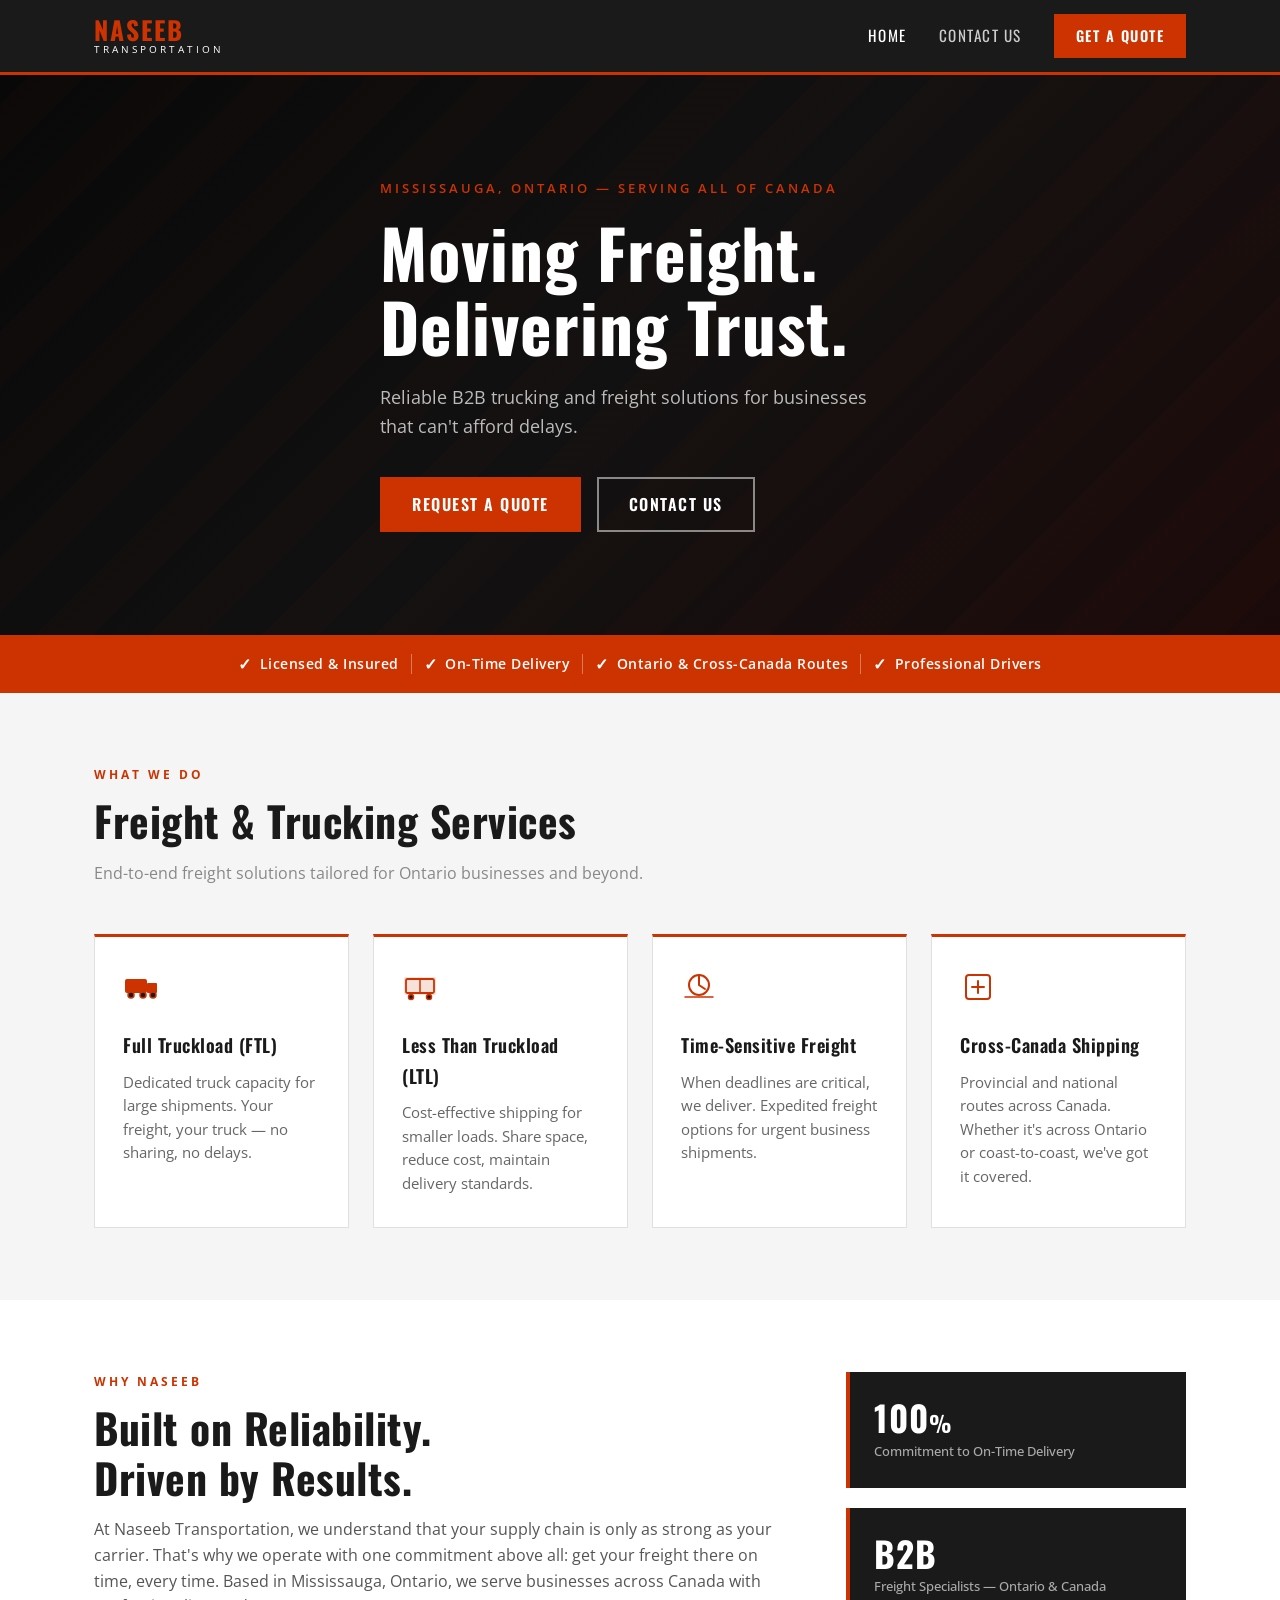
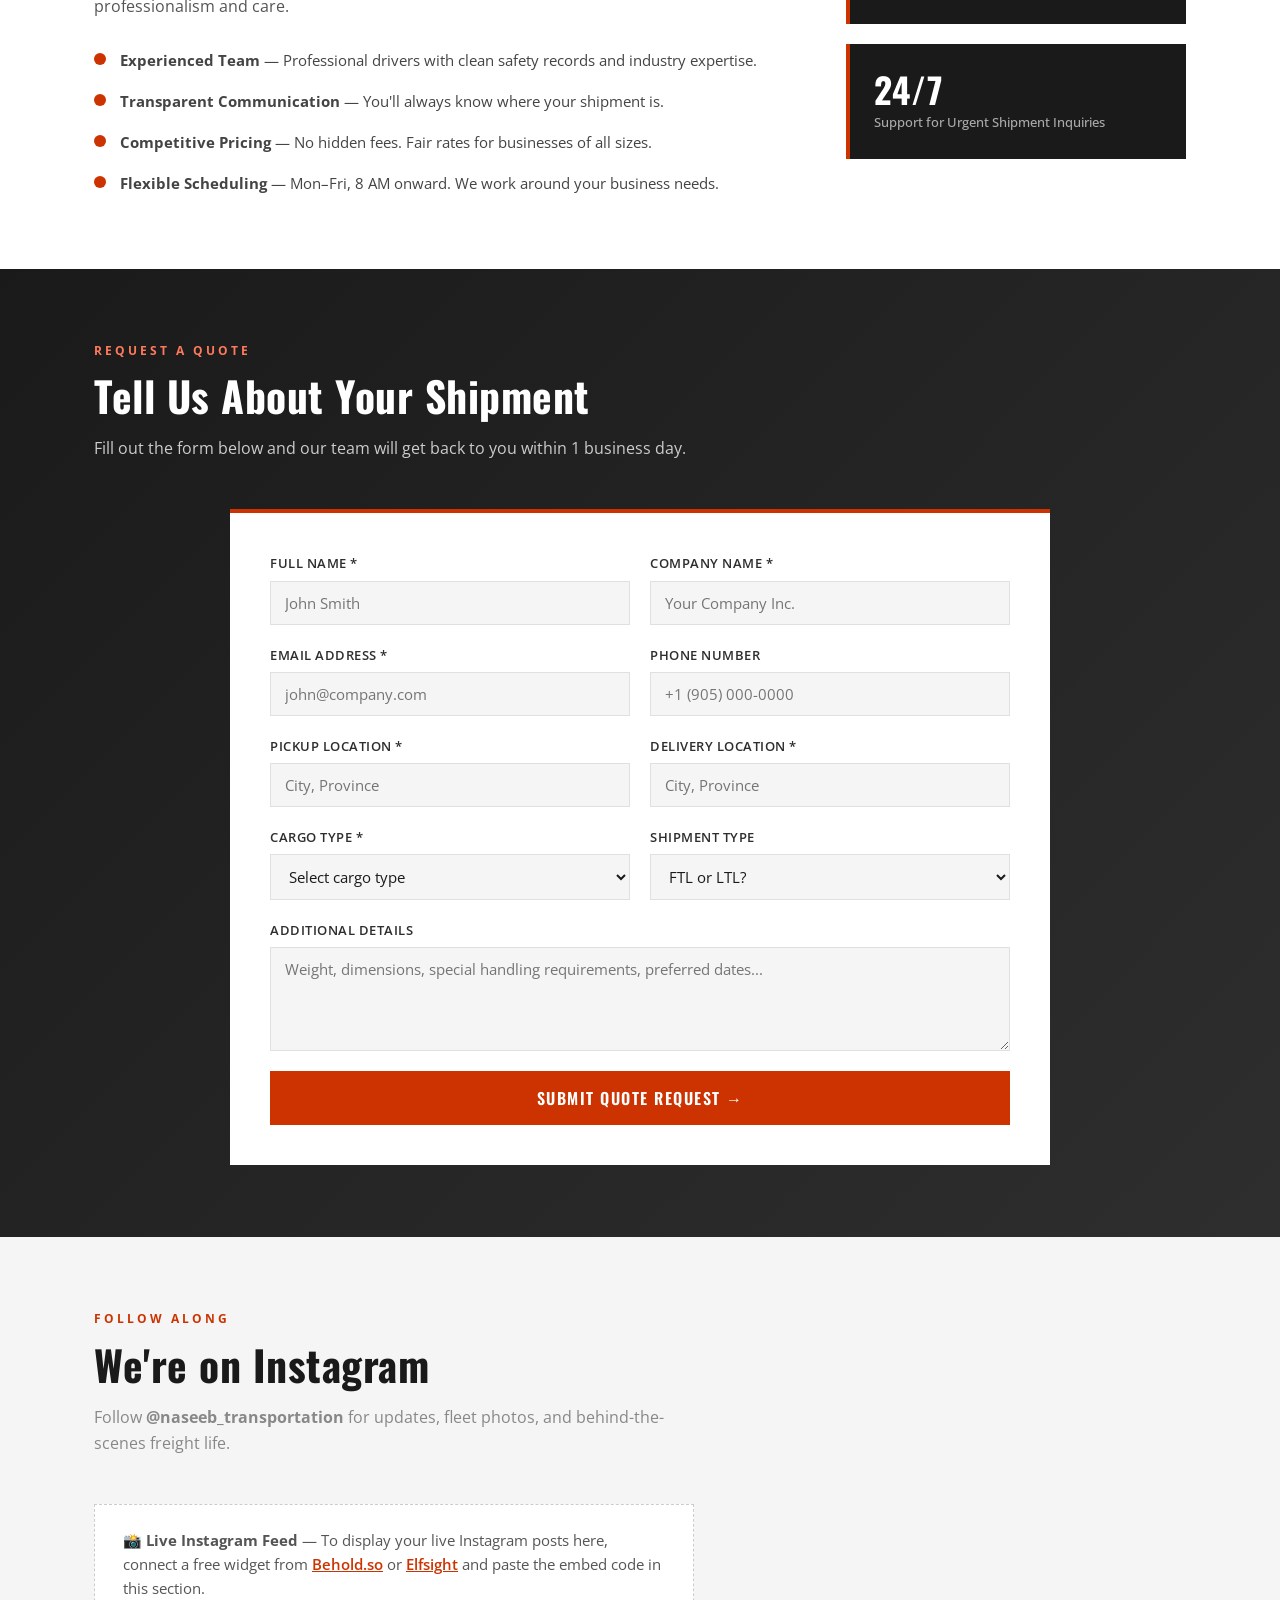
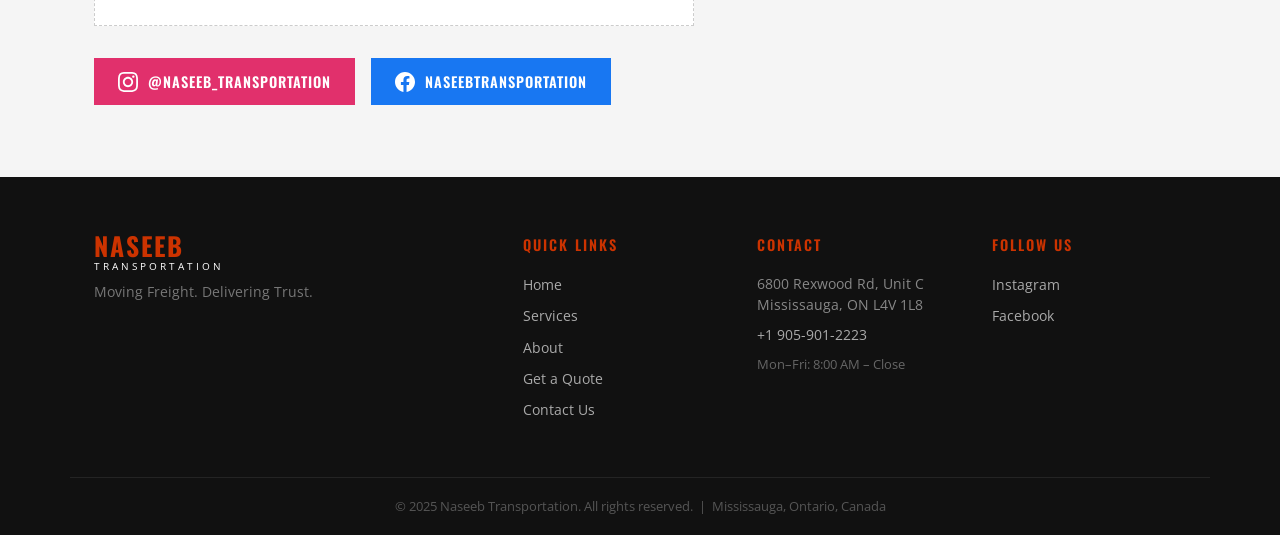
==== index.html @ a330d423 "Add files via upload" ====
<!DOCTYPE html>
<html lang="en">
<head>
  <meta charset="UTF-8" />
  <meta name="viewport" content="width=device-width, initial-scale=1.0" />
  <title>Naseeb Transportation | Freight & Trucking – Mississauga, ON</title>
  <meta name="description" content="Naseeb Transportation provides reliable freight and trucking services across Ontario and Canada. Get a quote today." />
  <link rel="preconnect" href="https://fonts.googleapis.com" />
  <link href="https://fonts.googleapis.com/css2?family=Oswald:wght@400;600;700&family=Open+Sans:wght@400;500;600&display=swap" rel="stylesheet" />
  <link rel="stylesheet" href="style.css" />
</head>
<body>

  <!-- ===== HEADER / NAV ===== -->
  <header class="site-header">
    <div class="container header-inner">
      <a href="index.html" class="logo-wrap">
        <img src="logo.png" alt="Naseeb Transportation" class="logo-img" onerror="this.style.display='none'; this.nextElementSibling.style.display='flex'" />
        <div class="logo-text-fallback">
          <span class="logo-name">NASEEB</span>
          <span class="logo-sub">TRANSPORTATION</span>
        </div>
      </a>
      <nav class="main-nav">
        <a href="index.html" class="nav-link active">Home</a>
        <a href="contact.html" class="nav-link">Contact Us</a>
        <a href="#quote" class="nav-btn">Get a Quote</a>
      </nav>
      <button class="hamburger" id="hamburger" aria-label="Open menu">&#9776;</button>
    </div>
    <div class="mobile-nav" id="mobileNav">
      <a href="index.html">Home</a>
      <a href="contact.html">Contact Us</a>
      <a href="#quote">Get a Quote</a>
    </div>
  </header>

  <!-- ===== HERO ===== -->
  <section class="hero">
    <div class="hero-overlay"></div>
    <div class="container hero-content">
      <p class="hero-eyebrow">Mississauga, Ontario &mdash; Serving All of Canada</p>
      <h1 class="hero-heading">Moving Freight.<br />Delivering Trust.</h1>
      <p class="hero-sub">Reliable B2B trucking and freight solutions for businesses that can't afford delays.</p>
      <div class="hero-cta-row">
        <a href="#quote" class="btn-primary">Request a Quote</a>
        <a href="contact.html" class="btn-ghost">Contact Us</a>
      </div>
    </div>
  </section>

  <!-- ===== TRUST BAR ===== -->
  <div class="trust-bar">
    <div class="container trust-inner">
      <div class="trust-item">
        <span class="trust-icon">&#10003;</span>
        <span>Licensed &amp; Insured</span>
      </div>
      <div class="trust-divider"></div>
      <div class="trust-item">
        <span class="trust-icon">&#10003;</span>
        <span>On-Time Delivery</span>
      </div>
      <div class="trust-divider"></div>
      <div class="trust-item">
        <span class="trust-icon">&#10003;</span>
        <span>Ontario &amp; Cross-Canada Routes</span>
      </div>
      <div class="trust-divider"></div>
      <div class="trust-item">
        <span class="trust-icon">&#10003;</span>
        <span>Professional Drivers</span>
      </div>
    </div>
  </div>

  <!-- ===== SERVICES ===== -->
  <section class="section services" id="services">
    <div class="container">
      <div class="section-label">What We Do</div>
      <h2 class="section-heading">Freight &amp; Trucking Services</h2>
      <p class="section-sub">End-to-end freight solutions tailored for Ontario businesses and beyond.</p>
      <div class="services-grid">
        <div class="service-card">
          <div class="service-icon-wrap">
            <svg width="36" height="36" viewBox="0 0 36 36" fill="none" xmlns="http://www.w3.org/2000/svg"><rect x="2" y="10" width="22" height="14" rx="2" fill="#CC3300"/><rect x="24" y="14" width="10" height="10" rx="1" fill="#CC3300"/><circle cx="8" cy="26" r="3" fill="#1a1a1a" stroke="#CC3300" stroke-width="1.5"/><circle cx="20" cy="26" r="3" fill="#1a1a1a" stroke="#CC3300" stroke-width="1.5"/><circle cx="30" cy="26" r="3" fill="#1a1a1a" stroke="#CC3300" stroke-width="1.5"/></svg>
          </div>
          <h3>Full Truckload (FTL)</h3>
          <p>Dedicated truck capacity for large shipments. Your freight, your truck — no sharing, no delays.</p>
        </div>
        <div class="service-card">
          <div class="service-icon-wrap">
            <svg width="36" height="36" viewBox="0 0 36 36" fill="none" xmlns="http://www.w3.org/2000/svg"><rect x="2" y="8" width="32" height="18" rx="2" fill="#CC3300" opacity="0.15"/><rect x="4" y="10" width="28" height="14" rx="1.5" stroke="#CC3300" stroke-width="1.8"/><line x1="18" y1="10" x2="18" y2="24" stroke="#CC3300" stroke-width="1.5"/><circle cx="9" cy="28" r="2.5" fill="#1a1a1a" stroke="#CC3300" stroke-width="1.5"/><circle cx="27" cy="28" r="2.5" fill="#1a1a1a" stroke="#CC3300" stroke-width="1.5"/></svg>
          </div>
          <h3>Less Than Truckload (LTL)</h3>
          <p>Cost-effective shipping for smaller loads. Share space, reduce cost, maintain delivery standards.</p>
        </div>
        <div class="service-card">
          <div class="service-icon-wrap">
            <svg width="36" height="36" viewBox="0 0 36 36" fill="none" xmlns="http://www.w3.org/2000/svg"><circle cx="18" cy="16" r="10" stroke="#CC3300" stroke-width="2"/><path d="M18 6v10l6 4" stroke="#CC3300" stroke-width="2" stroke-linecap="round"/><path d="M4 28h28" stroke="#CC3300" stroke-width="1.5" stroke-linecap="round"/></svg>
          </div>
          <h3>Time-Sensitive Freight</h3>
          <p>When deadlines are critical, we deliver. Expedited freight options for urgent business shipments.</p>
        </div>
        <div class="service-card">
          <div class="service-icon-wrap">
            <svg width="36" height="36" viewBox="0 0 36 36" fill="none" xmlns="http://www.w3.org/2000/svg"><rect x="6" y="6" width="24" height="24" rx="3" stroke="#CC3300" stroke-width="2"/><path d="M12 18h12M18 12v12" stroke="#CC3300" stroke-width="2" stroke-linecap="round"/></svg>
          </div>
          <h3>Cross-Canada Shipping</h3>
          <p>Provincial and national routes across Canada. Whether it's across Ontario or coast-to-coast, we've got it covered.</p>
        </div>
      </div>
    </div>
  </section>

  <!-- ===== WHY CHOOSE US ===== -->
  <section class="section why-us" id="about">
    <div class="container why-inner">
      <div class="why-text">
        <div class="section-label">Why Naseeb</div>
        <h2 class="section-heading">Built on Reliability.<br />Driven by Results.</h2>
        <p class="why-body">At Naseeb Transportation, we understand that your supply chain is only as strong as your carrier. That's why we operate with one commitment above all: get your freight there on time, every time. Based in Mississauga, Ontario, we serve businesses across Canada with professionalism and care.</p>
        <ul class="why-list">
          <li>
            <span class="why-bullet"></span>
            <div><strong>Experienced Team</strong> — Professional drivers with clean safety records and industry expertise.</div>
          </li>
          <li>
            <span class="why-bullet"></span>
            <div><strong>Transparent Communication</strong> — You'll always know where your shipment is.</div>
          </li>
          <li>
            <span class="why-bullet"></span>
            <div><strong>Competitive Pricing</strong> — No hidden fees. Fair rates for businesses of all sizes.</div>
          </li>
          <li>
            <span class="why-bullet"></span>
            <div><strong>Flexible Scheduling</strong> — Mon–Fri, 8 AM onward. We work around your business needs.</div>
          </li>
        </ul>
      </div>
      <div class="why-stat-col">
        <div class="stat-card">
          <span class="stat-num">100<span class="stat-pct">%</span></span>
          <span class="stat-label">Commitment to On-Time Delivery</span>
        </div>
        <div class="stat-card">
          <span class="stat-num">B2B</span>
          <span class="stat-label">Freight Specialists — Ontario &amp; Canada</span>
        </div>
        <div class="stat-card">
          <span class="stat-num">24/7</span>
          <span class="stat-label">Support for Urgent Shipment Inquiries</span>
        </div>
      </div>
    </div>
  </section>

  <!-- ===== QUOTE FORM ===== -->
  <section class="section quote-section" id="quote">
    <div class="container">
      <div class="section-label light">Request a Quote</div>
      <h2 class="section-heading light">Tell Us About Your Shipment</h2>
      <p class="section-sub light">Fill out the form below and our team will get back to you within 1 business day.</p>
      <form class="quote-form" action="https://formspree.io/f/YOUR_FORM_ID" method="POST">
        <div class="form-row">
          <div class="form-group">
            <label for="name">Full Name *</label>
            <input type="text" id="name" name="name" placeholder="John Smith" required />
          </div>
          <div class="form-group">
            <label for="company">Company Name *</label>
            <input type="text" id="company" name="company" placeholder="Your Company Inc." required />
          </div>
        </div>
        <div class="form-row">
          <div class="form-group">
            <label for="email">Email Address *</label>
            <input type="email" id="email" name="email" placeholder="john@company.com" required />
          </div>
          <div class="form-group">
            <label for="phone">Phone Number</label>
            <input type="tel" id="phone" name="phone" placeholder="+1 (905) 000-0000" />
          </div>
        </div>
        <div class="form-row">
          <div class="form-group">
            <label for="origin">Pickup Location *</label>
            <input type="text" id="origin" name="origin" placeholder="City, Province" required />
          </div>
          <div class="form-group">
            <label for="destination">Delivery Location *</label>
            <input type="text" id="destination" name="destination" placeholder="City, Province" required />
          </div>
        </div>
        <div class="form-row">
          <div class="form-group">
            <label for="cargo">Cargo Type *</label>
            <select id="cargo" name="cargo" required>
              <option value="" disabled selected>Select cargo type</option>
              <option>General Freight</option>
              <option>Palletized Goods</option>
              <option>Heavy Equipment</option>
              <option>Hazardous Materials</option>
              <option>Temperature-Sensitive</option>
              <option>Other</option>
            </select>
          </div>
          <div class="form-group">
            <label for="shipment_type">Shipment Type</label>
            <select id="shipment_type" name="shipment_type">
              <option value="" disabled selected>FTL or LTL?</option>
              <option>Full Truckload (FTL)</option>
              <option>Less Than Truckload (LTL)</option>
              <option>Not Sure</option>
            </select>
          </div>
        </div>
        <div class="form-group full-width">
          <label for="message">Additional Details</label>
          <textarea id="message" name="message" rows="4" placeholder="Weight, dimensions, special handling requirements, preferred dates..."></textarea>
        </div>
        <button type="submit" class="btn-submit">Submit Quote Request &rarr;</button>
      </form>
    </div>
  </section>

  <!-- ===== INSTAGRAM ===== -->
  <section class="section instagram-section" id="social">
    <div class="container">
      <div class="section-label">Follow Along</div>
      <h2 class="section-heading">We're on Instagram</h2>
      <p class="section-sub">Follow <strong>@naseeb_transportation</strong> for updates, fleet photos, and behind-the-scenes freight life.</p>
      <div class="insta-embed-note">
        <p>📸 <strong>Live Instagram Feed</strong> — To display your live Instagram posts here, connect a free widget from <a href="https://behold.so" target="_blank" rel="noopener">Behold.so</a> or <a href="https://elfsight.com" target="_blank" rel="noopener">Elfsight</a> and paste the embed code in this section.</p>
      </div>
      <div class="social-links-row">
        <a href="https://www.instagram.com/naseeb_transportation/" target="_blank" rel="noopener" class="social-btn instagram">
          <svg width="20" height="20" viewBox="0 0 24 24" fill="currentColor"><path d="M12 2.163c3.204 0 3.584.012 4.85.07 3.252.148 4.771 1.691 4.919 4.919.058 1.265.069 1.645.069 4.849 0 3.205-.012 3.584-.069 4.849-.149 3.225-1.664 4.771-4.919 4.919-1.266.058-1.644.07-4.85.07-3.204 0-3.584-.012-4.849-.07-3.26-.149-4.771-1.699-4.919-4.92-.058-1.265-.07-1.644-.07-4.849 0-3.204.013-3.583.07-4.849.149-3.227 1.664-4.771 4.919-4.919 1.266-.057 1.645-.069 4.849-.069zm0-2.163c-3.259 0-3.667.014-4.947.072-4.358.2-6.78 2.618-6.98 6.98-.059 1.281-.073 1.689-.073 4.948 0 3.259.014 3.668.072 4.948.2 4.358 2.618 6.78 6.98 6.98 1.281.058 1.689.072 4.948.072 3.259 0 3.668-.014 4.948-.072 4.354-.2 6.782-2.618 6.979-6.98.059-1.28.073-1.689.073-4.948 0-3.259-.014-3.667-.072-4.947-.196-4.354-2.617-6.78-6.979-6.98-1.281-.059-1.69-.073-4.949-.073zm0 5.838c-3.403 0-6.162 2.759-6.162 6.162s2.759 6.163 6.162 6.163 6.162-2.759 6.162-6.163c0-3.403-2.759-6.162-6.162-6.162zm0 10.162c-2.209 0-4-1.79-4-4 0-2.209 1.791-4 4-4s4 1.791 4 4c0 2.21-1.791 4-4 4zm6.406-11.845c-.796 0-1.441.645-1.441 1.44s.645 1.44 1.441 1.44c.795 0 1.439-.645 1.439-1.44s-.644-1.44-1.439-1.44z"/></svg>
          @naseeb_transportation
        </a>
        <a href="https://www.facebook.com/naseebtransportation/" target="_blank" rel="noopener" class="social-btn facebook">
          <svg width="20" height="20" viewBox="0 0 24 24" fill="currentColor"><path d="M24 12.073c0-6.627-5.373-12-12-12s-12 5.373-12 12c0 5.99 4.388 10.954 10.125 11.854v-8.385H7.078v-3.47h3.047V9.43c0-3.007 1.792-4.669 4.533-4.669 1.312 0 2.686.235 2.686.235v2.953H15.83c-1.491 0-1.956.925-1.956 1.874v2.25h3.328l-.532 3.47h-2.796v8.385C19.612 23.027 24 18.062 24 12.073z"/></svg>
          naseebtransportation
        </a>
      </div>
    </div>
  </section>

  <!-- ===== FOOTER ===== -->
  <footer class="site-footer">
    <div class="container footer-inner">
      <div class="footer-brand">
        <div class="logo-text-fallback footer-logo">
          <span class="logo-name">NASEEB</span>
          <span class="logo-sub">TRANSPORTATION</span>
        </div>
        <p class="footer-tagline">Moving Freight. Delivering Trust.</p>
      </div>
      <div class="footer-col">
        <h4>Quick Links</h4>
        <a href="index.html">Home</a>
        <a href="#services">Services</a>
        <a href="#about">About</a>
        <a href="#quote">Get a Quote</a>
        <a href="contact.html">Contact Us</a>
      </div>
      <div class="footer-col">
        <h4>Contact</h4>
        <p>6800 Rexwood Rd, Unit C<br />Mississauga, ON L4V 1L8</p>
        <a href="tel:+19059012223">+1 905-901-2223</a>
        <p class="footer-hours">Mon–Fri: 8:00 AM – Close</p>
      </div>
      <div class="footer-col">
        <h4>Follow Us</h4>
        <a href="https://www.instagram.com/naseeb_transportation/" target="_blank" rel="noopener">Instagram</a>
        <a href="https://www.facebook.com/naseebtransportation/" target="_blank" rel="noopener">Facebook</a>
      </div>
    </div>
    <div class="footer-bottom">
      <p>&copy; 2025 Naseeb Transportation. All rights reserved. &nbsp;|&nbsp; Mississauga, Ontario, Canada</p>
    </div>
  </footer>

  <script>
    const hamburger = document.getElementById('hamburger');
    const mobileNav = document.getElementById('mobileNav');
    hamburger.addEventListener('click', () => {
      mobileNav.classList.toggle('open');
    });
  </script>
</body>
</html>
---- style.css ----
/* ============================================================
   NASEEB TRANSPORTATION — style.css
   Palette: #CC3300 (red), #1a1a1a (near-black), #f5f5f5 (off-white), #888 (grey)
   Fonts: Oswald (headings/display), Open Sans (body)
   ============================================================ */

*, *::before, *::after { box-sizing: border-box; margin: 0; padding: 0; }

:root {
  --red:      #CC3300;
  --red-dark: #a82800;
  --black:    #1a1a1a;
  --charcoal: #2e2e2e;
  --grey:     #888888;
  --light:    #f5f5f5;
  --white:    #ffffff;
  --border:   #e0e0e0;

  --font-display: 'Oswald', sans-serif;
  --font-body:    'Open Sans', sans-serif;

  --container: 1140px;
  --section-pad: 72px;
}

html { scroll-behavior: smooth; }
body { font-family: var(--font-body); color: var(--black); background: var(--white); line-height: 1.65; font-size: 16px; }

/* ---- CONTAINER ---- */
.container { max-width: var(--container); margin: 0 auto; padding: 0 24px; }

/* ============================================================ HEADER */
.site-header {
  position: sticky; top: 0; z-index: 100;
  background: var(--black);
  border-bottom: 3px solid var(--red);
}
.header-inner {
  display: flex; align-items: center; justify-content: space-between;
  padding-top: 14px; padding-bottom: 14px;
}
.logo-wrap { display: flex; align-items: center; text-decoration: none; gap: 10px; }
.logo-img { height: 48px; width: auto; display: block; }
.logo-text-fallback {
  display: none;
  flex-direction: column;
  line-height: 1;
}
.logo-name {
  font-family: var(--font-display);
  font-size: 1.6rem;
  font-weight: 700;
  color: var(--red);
  letter-spacing: 2px;
}
.logo-sub {
  font-family: var(--font-body);
  font-size: 0.65rem;
  color: var(--white);
  letter-spacing: 3px;
  text-transform: uppercase;
  margin-top: 2px;
}

/* fallback: show text logo if img fails */
.logo-img[style*="display:none"] + .logo-text-fallback { display: flex; }

.main-nav { display: flex; align-items: center; gap: 32px; }
.nav-link {
  font-family: var(--font-display);
  font-size: 0.95rem;
  font-weight: 400;
  letter-spacing: 1.5px;
  text-transform: uppercase;
  color: #ccc;
  text-decoration: none;
  transition: color 0.2s;
}
.nav-link:hover, .nav-link.active { color: var(--white); }
.nav-btn {
  font-family: var(--font-display);
  font-size: 0.9rem;
  font-weight: 600;
  letter-spacing: 1.5px;
  text-transform: uppercase;
  color: var(--white);
  background: var(--red);
  padding: 10px 22px;
  text-decoration: none;
  transition: background 0.2s;
}
.nav-btn:hover { background: var(--red-dark); }

.hamburger {
  display: none;
  background: none; border: none;
  color: var(--white);
  font-size: 1.5rem;
  cursor: pointer;
}
.mobile-nav {
  display: none;
  flex-direction: column;
  background: var(--charcoal);
  padding: 16px 24px;
}
.mobile-nav.open { display: flex; }
.mobile-nav a {
  color: var(--white); text-decoration: none;
  font-family: var(--font-display);
  font-size: 1rem; letter-spacing: 1px;
  text-transform: uppercase;
  padding: 10px 0;
  border-bottom: 1px solid rgba(255,255,255,0.08);
}
.mobile-nav a:last-child { border-bottom: none; }

/* ============================================================ HERO */
.hero {
  position: relative;
  background: var(--black);
  background-image: linear-gradient(135deg, #0d0d0d 0%, #1a1a1a 50%, #2a1010 100%);
  min-height: 560px;
  display: flex; align-items: center;
  overflow: hidden;
}
.hero::before {
  content: '';
  position: absolute; inset: 0;
  background: repeating-linear-gradient(
    -45deg,
    transparent,
    transparent 40px,
    rgba(204,51,0,0.03) 40px,
    rgba(204,51,0,0.03) 80px
  );
}
.hero-overlay { position: absolute; inset: 0; background: rgba(0,0,0,0.35); }
.hero-content { position: relative; z-index: 2; padding-top: 64px; padding-bottom: 64px; max-width: 680px; }
.hero-eyebrow {
  font-family: var(--font-body);
  font-size: 0.82rem;
  font-weight: 600;
  letter-spacing: 3px;
  text-transform: uppercase;
  color: var(--red);
  margin-bottom: 16px;
}
.hero-heading {
  font-family: var(--font-display);
  font-size: clamp(2.8rem, 6vw, 4.2rem);
  font-weight: 700;
  color: var(--white);
  line-height: 1.1;
  margin-bottom: 20px;
  letter-spacing: 1px;
}
.hero-sub {
  font-size: 1.1rem;
  color: #bbb;
  margin-bottom: 36px;
  max-width: 520px;
}
.hero-cta-row { display: flex; gap: 16px; flex-wrap: wrap; }
.btn-primary {
  font-family: var(--font-display);
  font-size: 1rem;
  font-weight: 600;
  letter-spacing: 1.5px;
  text-transform: uppercase;
  color: var(--white);
  background: var(--red);
  padding: 14px 32px;
  text-decoration: none;
  transition: background 0.2s;
  display: inline-block;
}
.btn-primary:hover { background: var(--red-dark); }
.btn-ghost {
  font-family: var(--font-display);
  font-size: 1rem;
  font-weight: 600;
  letter-spacing: 1.5px;
  text-transform: uppercase;
  color: var(--white);
  border: 2px solid rgba(255,255,255,0.5);
  padding: 12px 30px;
  text-decoration: none;
  transition: border-color 0.2s, color 0.2s;
  display: inline-block;
}
.btn-ghost:hover { border-color: var(--white); }

/* ============================================================ TRUST BAR */
.trust-bar {
  background: var(--red);
  padding: 16px 0;
}
.trust-inner {
  display: flex; align-items: center; justify-content: center;
  flex-wrap: wrap; gap: 12px;
}
.trust-item {
  display: flex; align-items: center; gap: 8px;
  font-family: var(--font-body);
  font-size: 0.85rem;
  font-weight: 600;
  color: var(--white);
  letter-spacing: 0.5px;
  white-space: nowrap;
}
.trust-icon { font-size: 1rem; }
.trust-divider { width: 1px; height: 20px; background: rgba(255,255,255,0.35); }

/* ============================================================ SECTION COMMONS */
.section { padding: var(--section-pad) 0; }
.section-label {
  font-family: var(--font-body);
  font-size: 0.78rem;
  font-weight: 700;
  letter-spacing: 3px;
  text-transform: uppercase;
  color: var(--red);
  margin-bottom: 10px;
}
.section-label.light { color: #ff7a5c; }
.section-heading {
  font-family: var(--font-display);
  font-size: clamp(1.8rem, 4vw, 2.6rem);
  font-weight: 700;
  color: var(--black);
  line-height: 1.2;
  margin-bottom: 14px;
  letter-spacing: 0.5px;
}
.section-heading.light { color: var(--white); }
.section-sub {
  font-size: 1rem;
  color: var(--grey);
  max-width: 600px;
  margin-bottom: 48px;
}
.section-sub.light { color: #ccc; }

/* ============================================================ SERVICES */
.services { background: var(--light); }
.services-grid {
  display: grid;
  grid-template-columns: repeat(auto-fit, minmax(240px, 1fr));
  gap: 24px;
}
.service-card {
  background: var(--white);
  border: 1px solid var(--border);
  border-top: 3px solid var(--red);
  padding: 32px 28px;
  transition: box-shadow 0.2s, transform 0.2s;
}
.service-card:hover { box-shadow: 0 8px 32px rgba(0,0,0,0.08); transform: translateY(-3px); }
.service-icon-wrap { margin-bottom: 18px; }
.service-card h3 {
  font-family: var(--font-display);
  font-size: 1.15rem;
  font-weight: 600;
  color: var(--black);
  margin-bottom: 10px;
  letter-spacing: 0.5px;
}
.service-card p { font-size: 0.92rem; color: #666; line-height: 1.6; }

/* ============================================================ WHY US */
.why-us { background: var(--white); }
.why-inner {
  display: grid;
  grid-template-columns: 1fr 340px;
  gap: 64px;
  align-items: start;
}
.why-body { font-size: 0.98rem; color: #555; margin-bottom: 28px; }
.why-list { list-style: none; display: flex; flex-direction: column; gap: 16px; }
.why-list li { display: flex; gap: 14px; align-items: flex-start; font-size: 0.95rem; color: #444; }
.why-bullet {
  flex-shrink: 0;
  width: 12px; height: 12px;
  border-radius: 50%;
  background: var(--red);
  margin-top: 5px;
}
.why-stat-col { display: flex; flex-direction: column; gap: 20px; }
.stat-card {
  background: var(--black);
  padding: 28px 24px;
  display: flex; flex-direction: column; gap: 6px;
  border-left: 4px solid var(--red);
}
.stat-num {
  font-family: var(--font-display);
  font-size: 2.2rem;
  font-weight: 700;
  color: var(--white);
  letter-spacing: 1px;
  line-height: 1;
}
.stat-pct { font-size: 1.4rem; }
.stat-label { font-size: 0.82rem; color: #aaa; font-weight: 500; line-height: 1.4; }

/* ============================================================ QUOTE FORM */
.quote-section {
  background: var(--charcoal);
  background-image: linear-gradient(135deg, #1a1a1a 0%, #2e2e2e 100%);
}
.quote-form {
  background: var(--white);
  padding: 40px 40px;
  max-width: 820px;
  margin: 0 auto;
  border-top: 4px solid var(--red);
}
.form-row { display: grid; grid-template-columns: 1fr 1fr; gap: 20px; margin-bottom: 20px; }
.form-group { display: flex; flex-direction: column; gap: 6px; margin-bottom: 0; }
.form-group.full-width { margin-top: 4px; margin-bottom: 20px; }
.form-group label {
  font-size: 0.8rem;
  font-weight: 600;
  letter-spacing: 0.5px;
  color: var(--charcoal);
  text-transform: uppercase;
}
.form-group input,
.form-group select,
.form-group textarea {
  font-family: var(--font-body);
  font-size: 0.95rem;
  color: var(--black);
  background: var(--light);
  border: 1.5px solid var(--border);
  padding: 11px 14px;
  outline: none;
  transition: border-color 0.2s;
  border-radius: 0;
  width: 100%;
}
.form-group input:focus,
.form-group select:focus,
.form-group textarea:focus { border-color: var(--red); background: var(--white); }
.form-group textarea { resize: vertical; }
.btn-submit {
  font-family: var(--font-display);
  font-size: 1rem;
  font-weight: 600;
  letter-spacing: 1.5px;
  text-transform: uppercase;
  color: var(--white);
  background: var(--red);
  border: none;
  padding: 15px 40px;
  cursor: pointer;
  transition: background 0.2s;
  display: block;
  width: 100%;
  margin-top: 8px;
}
.btn-submit:hover { background: var(--red-dark); }

/* ============================================================ INSTAGRAM */
.instagram-section { background: var(--light); }
.insta-embed-note {
  background: var(--white);
  border: 1.5px dashed #ccc;
  border-radius: 0;
  padding: 24px 28px;
  margin-bottom: 32px;
  max-width: 600px;
  font-size: 0.93rem;
  color: #555;
  line-height: 1.6;
}
.insta-embed-note a { color: var(--red); font-weight: 600; }
.social-links-row { display: flex; gap: 16px; flex-wrap: wrap; }
.social-btn {
  display: inline-flex; align-items: center; gap: 10px;
  font-family: var(--font-display);
  font-size: 0.9rem;
  font-weight: 600;
  letter-spacing: 1px;
  text-transform: uppercase;
  text-decoration: none;
  padding: 12px 24px;
  transition: opacity 0.2s;
}
.social-btn:hover { opacity: 0.85; }
.social-btn.instagram { background: #E1306C; color: var(--white); }
.social-btn.facebook  { background: #1877F2; color: var(--white); }

/* ============================================================ FOOTER */
.site-footer { background: #111; padding: 56px 0 0; }
.footer-inner {
  display: grid;
  grid-template-columns: 2fr 1fr 1fr 1fr;
  gap: 40px;
  padding-bottom: 48px;
  border-bottom: 1px solid rgba(255,255,255,0.08);
}
.footer-brand .footer-logo { display: flex; }
.footer-tagline { font-size: 0.85rem; color: #777; margin-top: 10px; }
.footer-col h4 {
  font-family: var(--font-display);
  font-size: 0.9rem;
  font-weight: 600;
  letter-spacing: 2px;
  text-transform: uppercase;
  color: var(--red);
  margin-bottom: 16px;
}
.footer-col a {
  display: block;
  font-size: 0.88rem;
  color: #aaa;
  text-decoration: none;
  margin-bottom: 8px;
  transition: color 0.2s;
}
.footer-col a:hover { color: var(--white); }
.footer-col p { font-size: 0.88rem; color: #888; margin-bottom: 8px; line-height: 1.5; }
.footer-hours { font-size: 0.82rem !important; color: #666 !important; }
.footer-bottom {
  padding: 18px 24px;
  text-align: center;
}
.footer-bottom p { font-size: 0.8rem; color: #555; }

/* ============================================================ PAGE HERO (Contact) */
.page-hero {
  background: var(--black);
  padding: 64px 0 56px;
  border-bottom: 3px solid var(--red);
}
.page-hero-heading {
  font-family: var(--font-display);
  font-size: clamp(2.2rem, 5vw, 3.4rem);
  font-weight: 700;
  color: var(--white);
  letter-spacing: 1px;
  margin-bottom: 12px;
}
.page-hero-sub { font-size: 1rem; color: #aaa; max-width: 520px; }

/* ============================================================ CONTACT PAGE */
.contact-inner {
  display: grid;
  grid-template-columns: 1fr 1.2fr;
  gap: 64px;
  align-items: start;
}
.contact-col-heading {
  font-family: var(--font-display);
  font-size: 1.6rem;
  font-weight: 700;
  color: var(--black);
  margin-bottom: 32px;
  letter-spacing: 0.5px;
}
.contact-block {
  display: flex; gap: 16px; align-items: flex-start;
  margin-bottom: 28px;
  padding-bottom: 28px;
  border-bottom: 1px solid var(--border);
}
.contact-block:last-child { border-bottom: none; }
.contact-icon { flex-shrink: 0; margin-top: 2px; }
.contact-block h4 {
  font-family: var(--font-display);
  font-size: 1rem;
  font-weight: 600;
  color: var(--black);
  margin-bottom: 6px;
  letter-spacing: 0.5px;
}
.contact-block p { font-size: 0.92rem; color: #555; line-height: 1.6; }
.contact-link {
  display: block;
  font-size: 0.92rem;
  color: var(--red);
  text-decoration: none;
  margin-bottom: 4px;
  font-weight: 600;
}
.contact-link:hover { text-decoration: underline; }
.map-link { font-size: 0.85rem; color: var(--red); text-decoration: none; font-weight: 600; }
.map-link:hover { text-decoration: underline; }

.contact-form { display: flex; flex-direction: column; gap: 18px; }
.contact-form .form-group { margin-bottom: 0; }

.map-wrapper { width: 100%; line-height: 0; }
.map-wrapper iframe { display: block; filter: grayscale(20%); }

/* ============================================================ RESPONSIVE */
@media (max-width: 900px) {
  .why-inner { grid-template-columns: 1fr; gap: 40px; }
  .why-stat-col { flex-direction: row; flex-wrap: wrap; }
  .stat-card { flex: 1; min-width: 160px; }
  .footer-inner { grid-template-columns: 1fr 1fr; }
  .contact-inner { grid-template-columns: 1fr; }
}

@media (max-width: 700px) {
  .main-nav { display: none; }
  .hamburger { display: block; }
  .form-row { grid-template-columns: 1fr; }
  .quote-form { padding: 28px 20px; }
  .footer-inner { grid-template-columns: 1fr; gap: 28px; }
  .trust-divider { display: none; }
  .trust-inner { gap: 10px; justify-content: flex-start; padding: 0 16px; }
  .hero { min-height: 420px; }
}
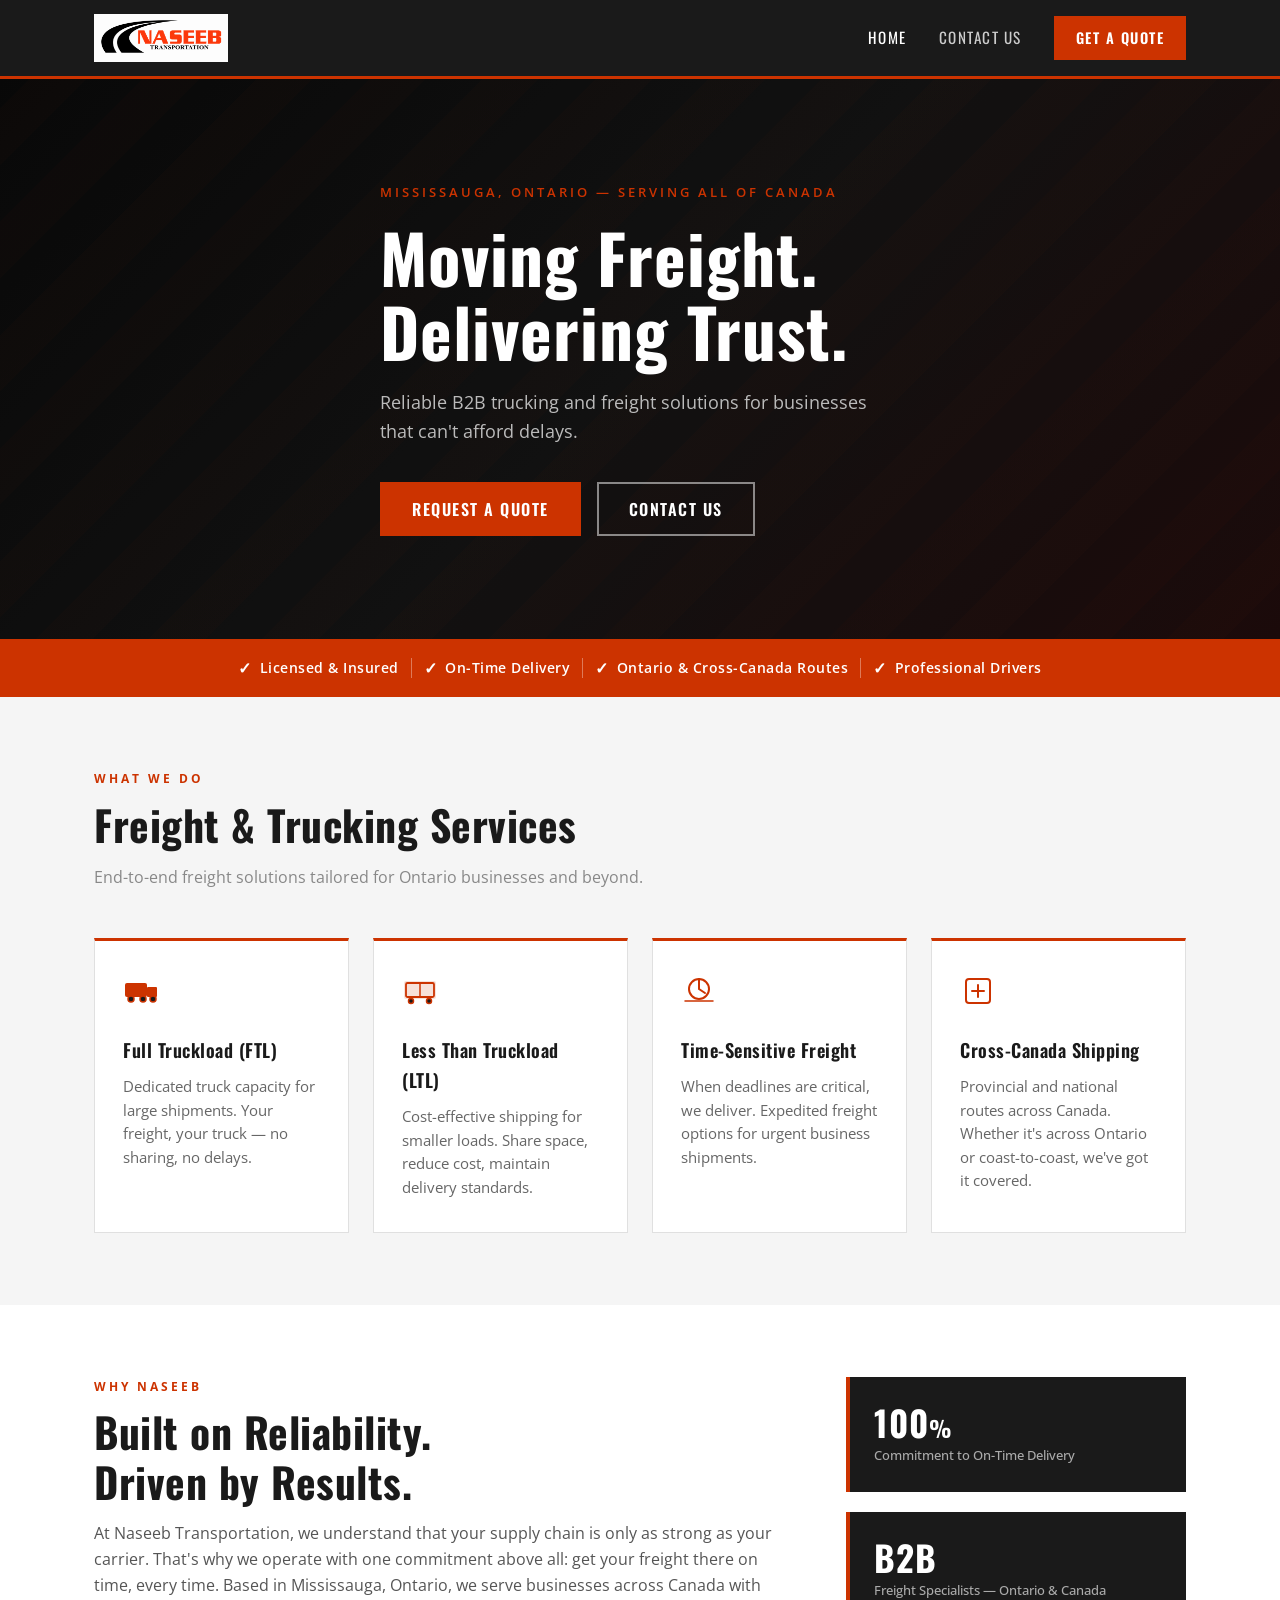
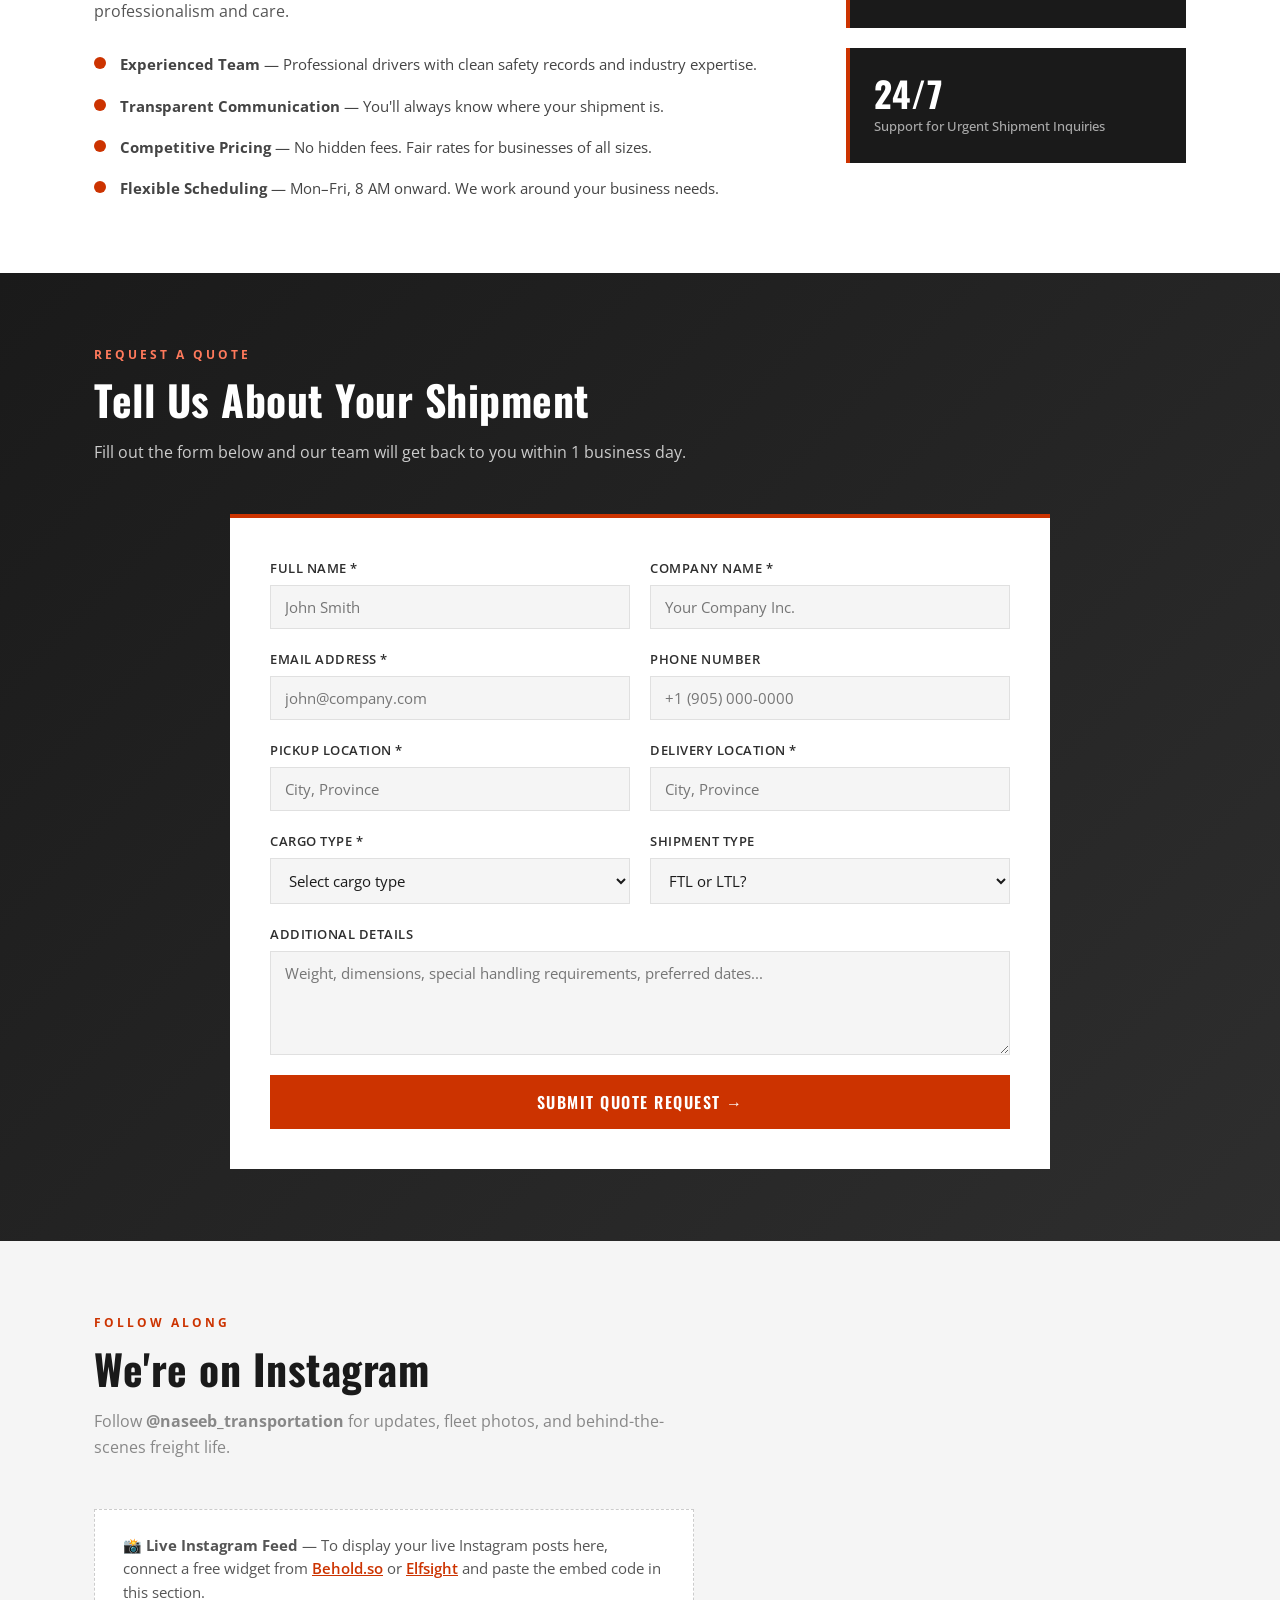
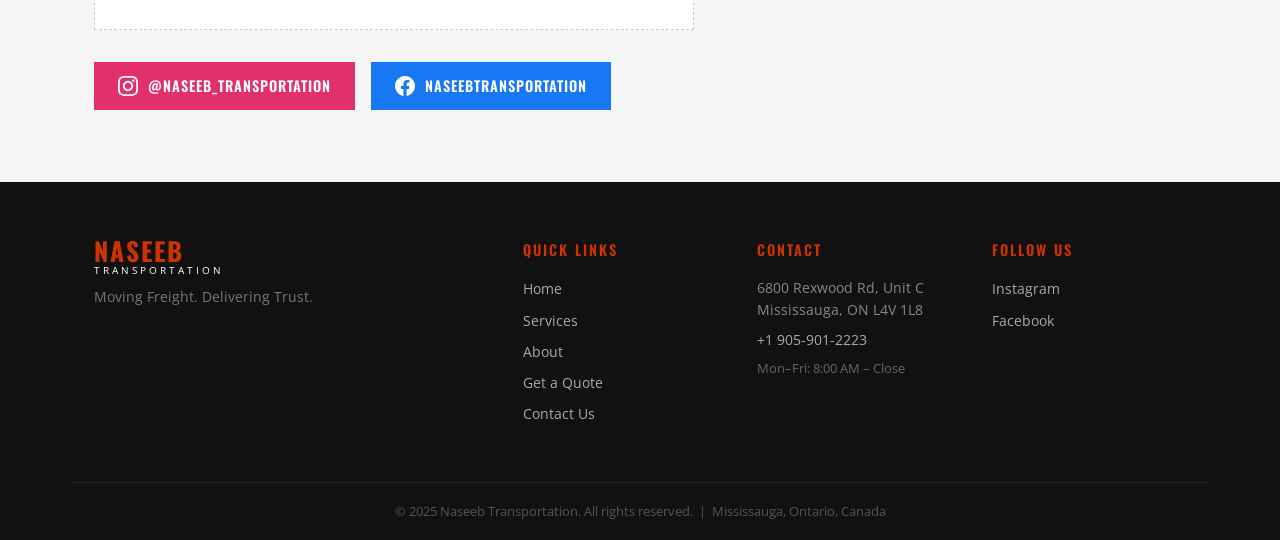
==== commit bea10927: "Update index.html" ====
--- a/index.html
+++ b/index.html
@@ -162,7 +162,7 @@
       <div class="section-label light">Request a Quote</div>
       <h2 class="section-heading light">Tell Us About Your Shipment</h2>
       <p class="section-sub light">Fill out the form below and our team will get back to you within 1 business day.</p>
-      <form class="quote-form" action="https://formspree.io/f/YOUR_FORM_ID" method="POST">
+      <form class="quote-form" action="https://formspree.io/f/xnjkaraw" method="POST">
         <div class="form-row">
           <div class="form-group">
             <label for="name">Full Name *</label>
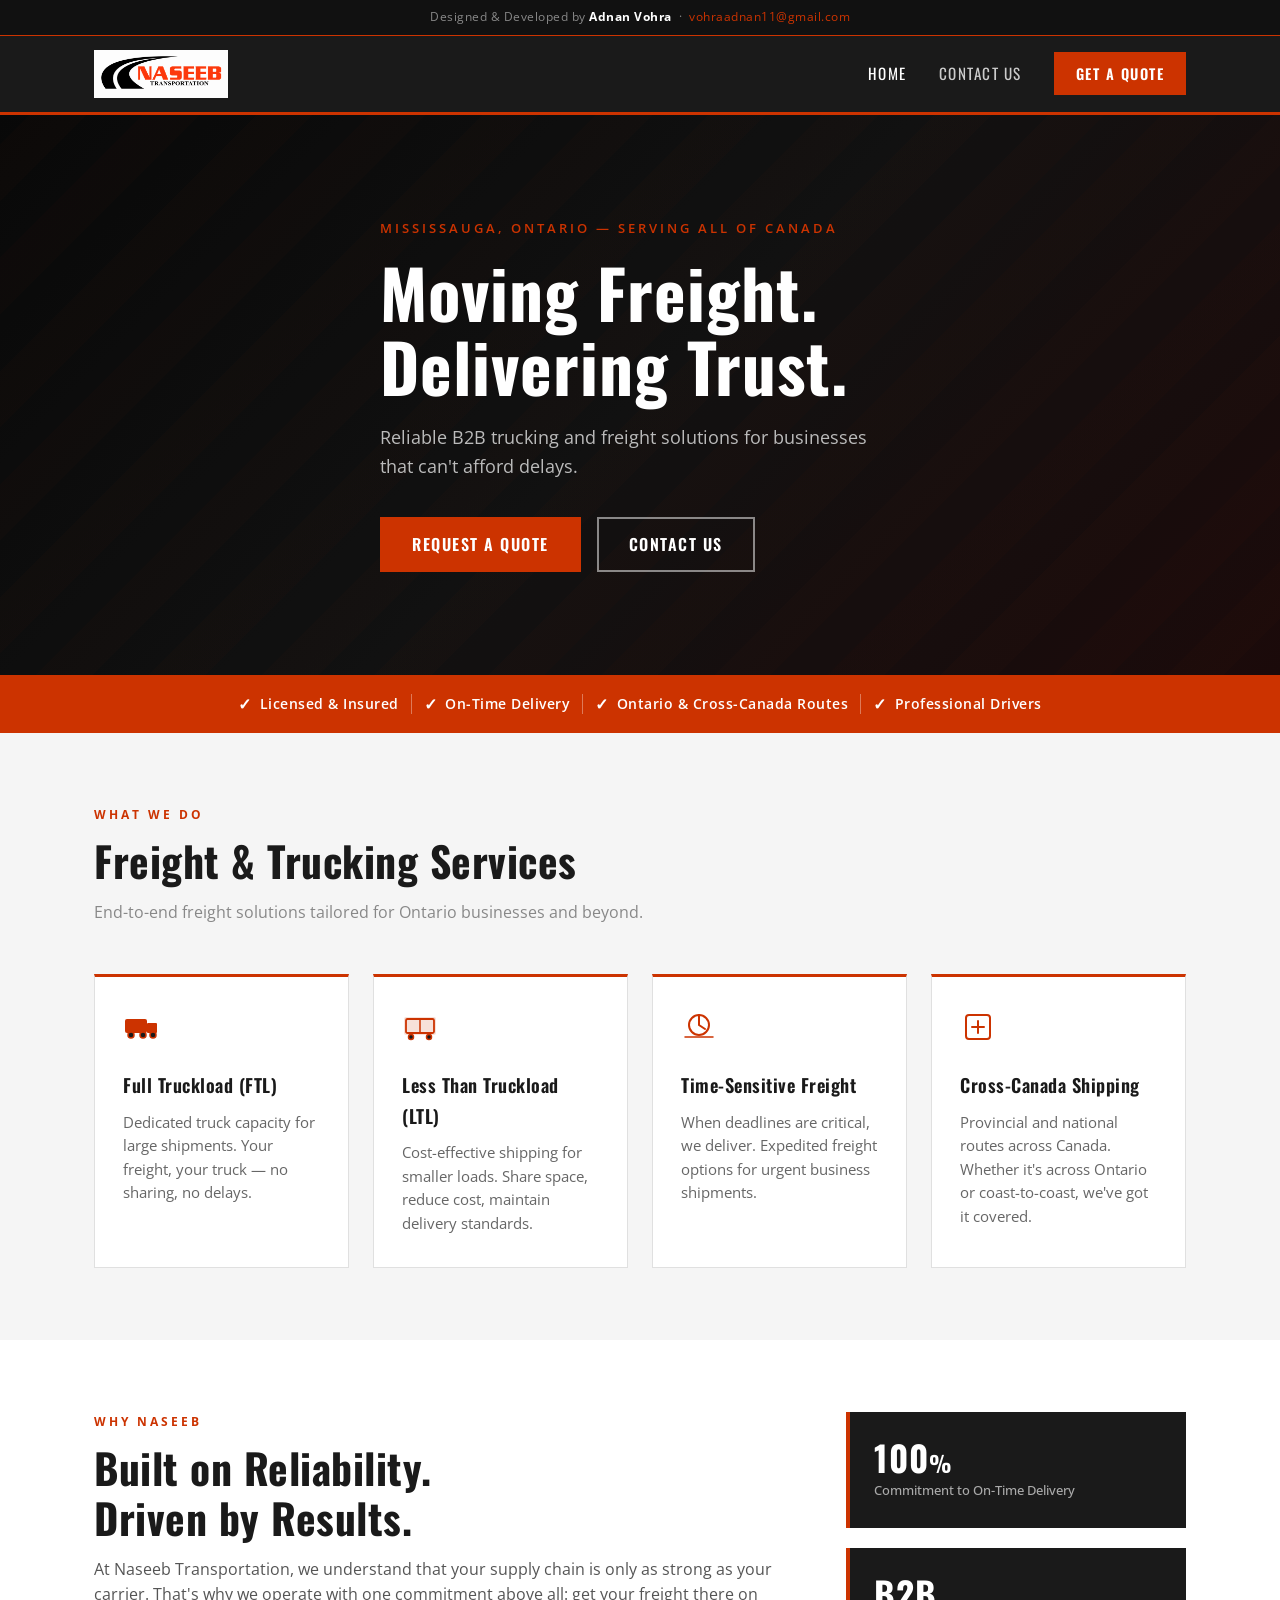
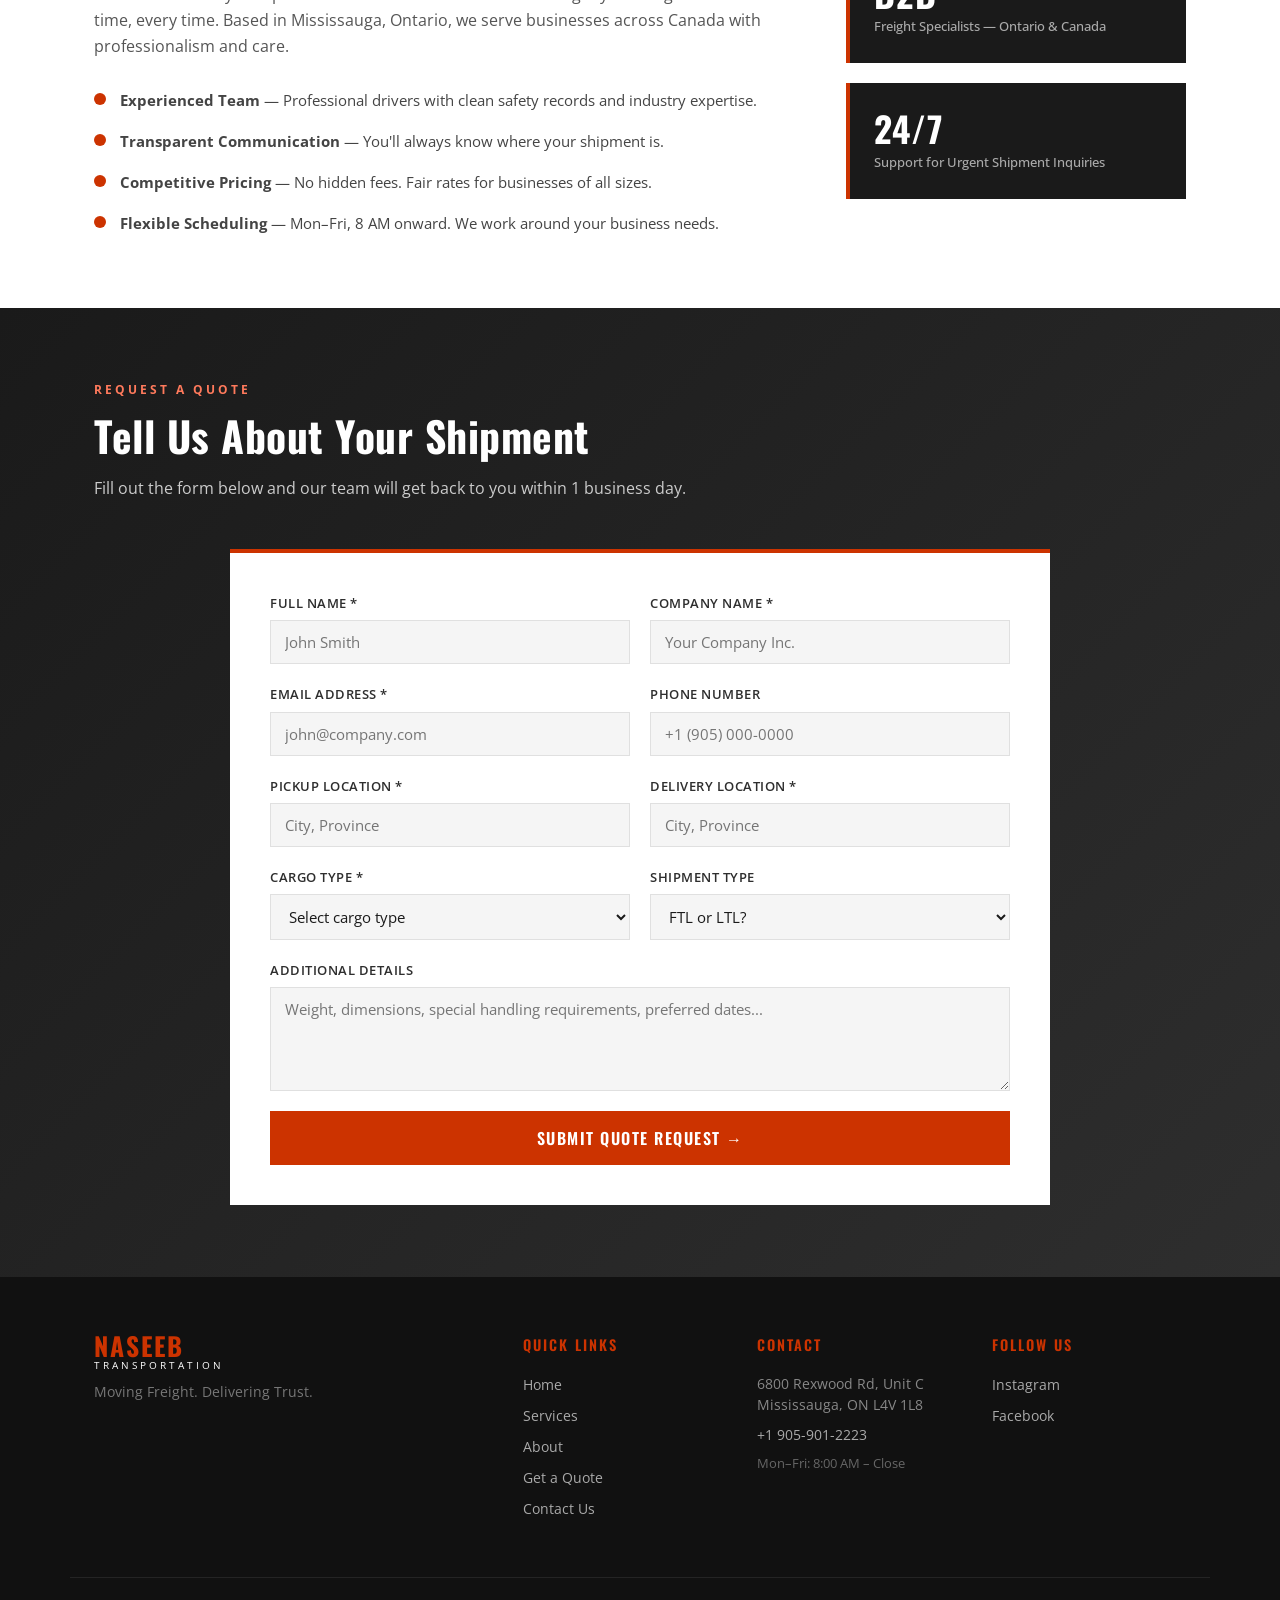
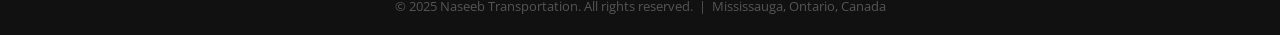
==== commit 94f34c9b: "Update index.html" ====
--- a/index.html
+++ b/index.html
@@ -10,7 +10,9 @@
   <link rel="stylesheet" href="style.css" />
 </head>
 <body>
-
+<div style="background:#111; border-bottom:1px solid #CC3300; text-align:center; padding:7px 16px; font-size:0.78rem; font-family:'Open Sans',sans-serif; color:#888; letter-spacing:0.5px;">
+  Designed &amp; Developed by <strong style="color:#fff;">Adnan Vohra</strong> &nbsp;·&nbsp; <a href="mailto:vohraadnan11@gmail.com" style="color:#CC3300; text-decoration:none;">vohraadnan11@gmail.com</a>
+</div>
   <!-- ===== HEADER / NAV ===== -->
   <header class="site-header">
     <div class="container header-inner">
@@ -225,28 +227,6 @@
     </div>
   </section>
 
-  <!-- ===== INSTAGRAM ===== -->
-  <section class="section instagram-section" id="social">
-    <div class="container">
-      <div class="section-label">Follow Along</div>
-      <h2 class="section-heading">We're on Instagram</h2>
-      <p class="section-sub">Follow <strong>@naseeb_transportation</strong> for updates, fleet photos, and behind-the-scenes freight life.</p>
-      <div class="insta-embed-note">
-        <p>📸 <strong>Live Instagram Feed</strong> — To display your live Instagram posts here, connect a free widget from <a href="https://behold.so" target="_blank" rel="noopener">Behold.so</a> or <a href="https://elfsight.com" target="_blank" rel="noopener">Elfsight</a> and paste the embed code in this section.</p>
-      </div>
-      <div class="social-links-row">
-        <a href="https://www.instagram.com/naseeb_transportation/" target="_blank" rel="noopener" class="social-btn instagram">
-          <svg width="20" height="20" viewBox="0 0 24 24" fill="currentColor"><path d="M12 2.163c3.204 0 3.584.012 4.85.07 3.252.148 4.771 1.691 4.919 4.919.058 1.265.069 1.645.069 4.849 0 3.205-.012 3.584-.069 4.849-.149 3.225-1.664 4.771-4.919 4.919-1.266.058-1.644.07-4.85.07-3.204 0-3.584-.012-4.849-.07-3.26-.149-4.771-1.699-4.919-4.92-.058-1.265-.07-1.644-.07-4.849 0-3.204.013-3.583.07-4.849.149-3.227 1.664-4.771 4.919-4.919 1.266-.057 1.645-.069 4.849-.069zm0-2.163c-3.259 0-3.667.014-4.947.072-4.358.2-6.78 2.618-6.98 6.98-.059 1.281-.073 1.689-.073 4.948 0 3.259.014 3.668.072 4.948.2 4.358 2.618 6.78 6.98 6.98 1.281.058 1.689.072 4.948.072 3.259 0 3.668-.014 4.948-.072 4.354-.2 6.782-2.618 6.979-6.98.059-1.28.073-1.689.073-4.948 0-3.259-.014-3.667-.072-4.947-.196-4.354-2.617-6.78-6.979-6.98-1.281-.059-1.69-.073-4.949-.073zm0 5.838c-3.403 0-6.162 2.759-6.162 6.162s2.759 6.163 6.162 6.163 6.162-2.759 6.162-6.163c0-3.403-2.759-6.162-6.162-6.162zm0 10.162c-2.209 0-4-1.79-4-4 0-2.209 1.791-4 4-4s4 1.791 4 4c0 2.21-1.791 4-4 4zm6.406-11.845c-.796 0-1.441.645-1.441 1.44s.645 1.44 1.441 1.44c.795 0 1.439-.645 1.439-1.44s-.644-1.44-1.439-1.44z"/></svg>
-          @naseeb_transportation
-        </a>
-        <a href="https://www.facebook.com/naseebtransportation/" target="_blank" rel="noopener" class="social-btn facebook">
-          <svg width="20" height="20" viewBox="0 0 24 24" fill="currentColor"><path d="M24 12.073c0-6.627-5.373-12-12-12s-12 5.373-12 12c0 5.99 4.388 10.954 10.125 11.854v-8.385H7.078v-3.47h3.047V9.43c0-3.007 1.792-4.669 4.533-4.669 1.312 0 2.686.235 2.686.235v2.953H15.83c-1.491 0-1.956.925-1.956 1.874v2.25h3.328l-.532 3.47h-2.796v8.385C19.612 23.027 24 18.062 24 12.073z"/></svg>
-          naseebtransportation
-        </a>
-      </div>
-    </div>
-  </section>
-
   <!-- ===== FOOTER ===== -->
   <footer class="site-footer">
     <div class="container footer-inner">
